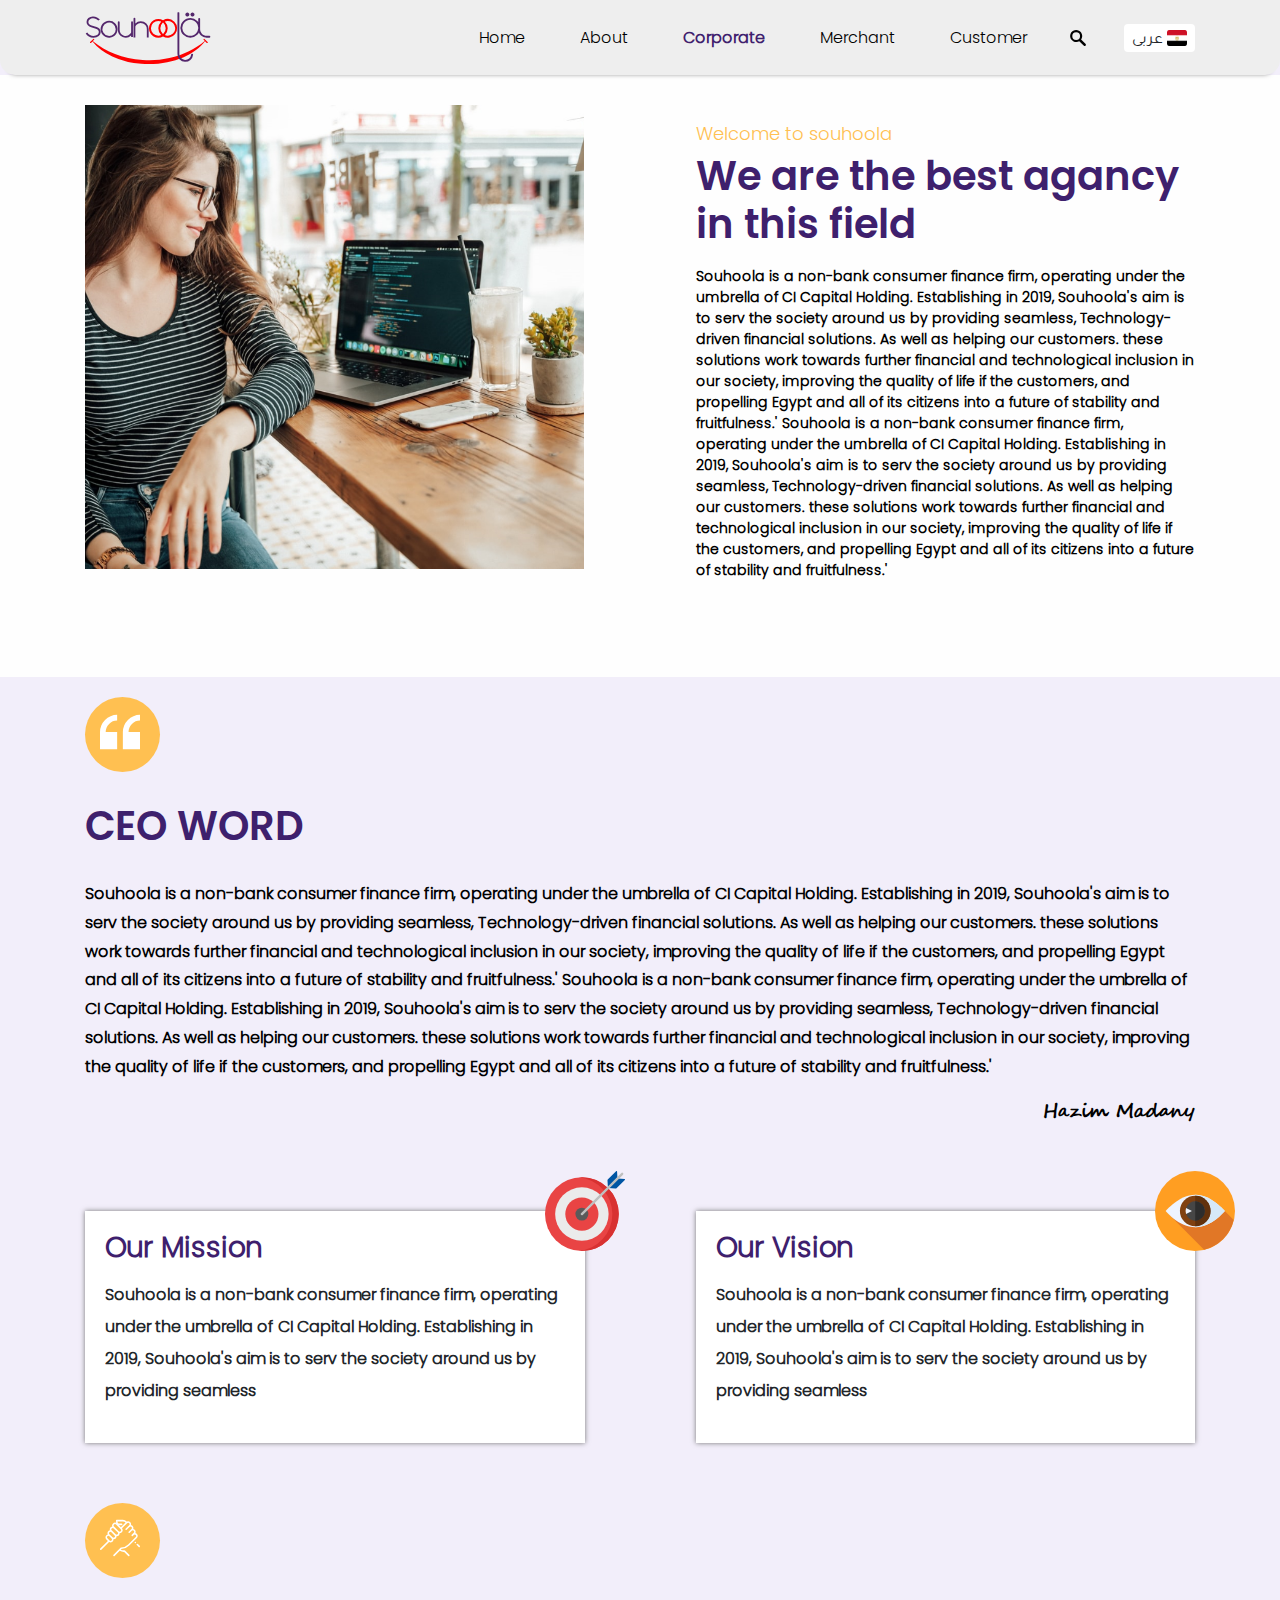
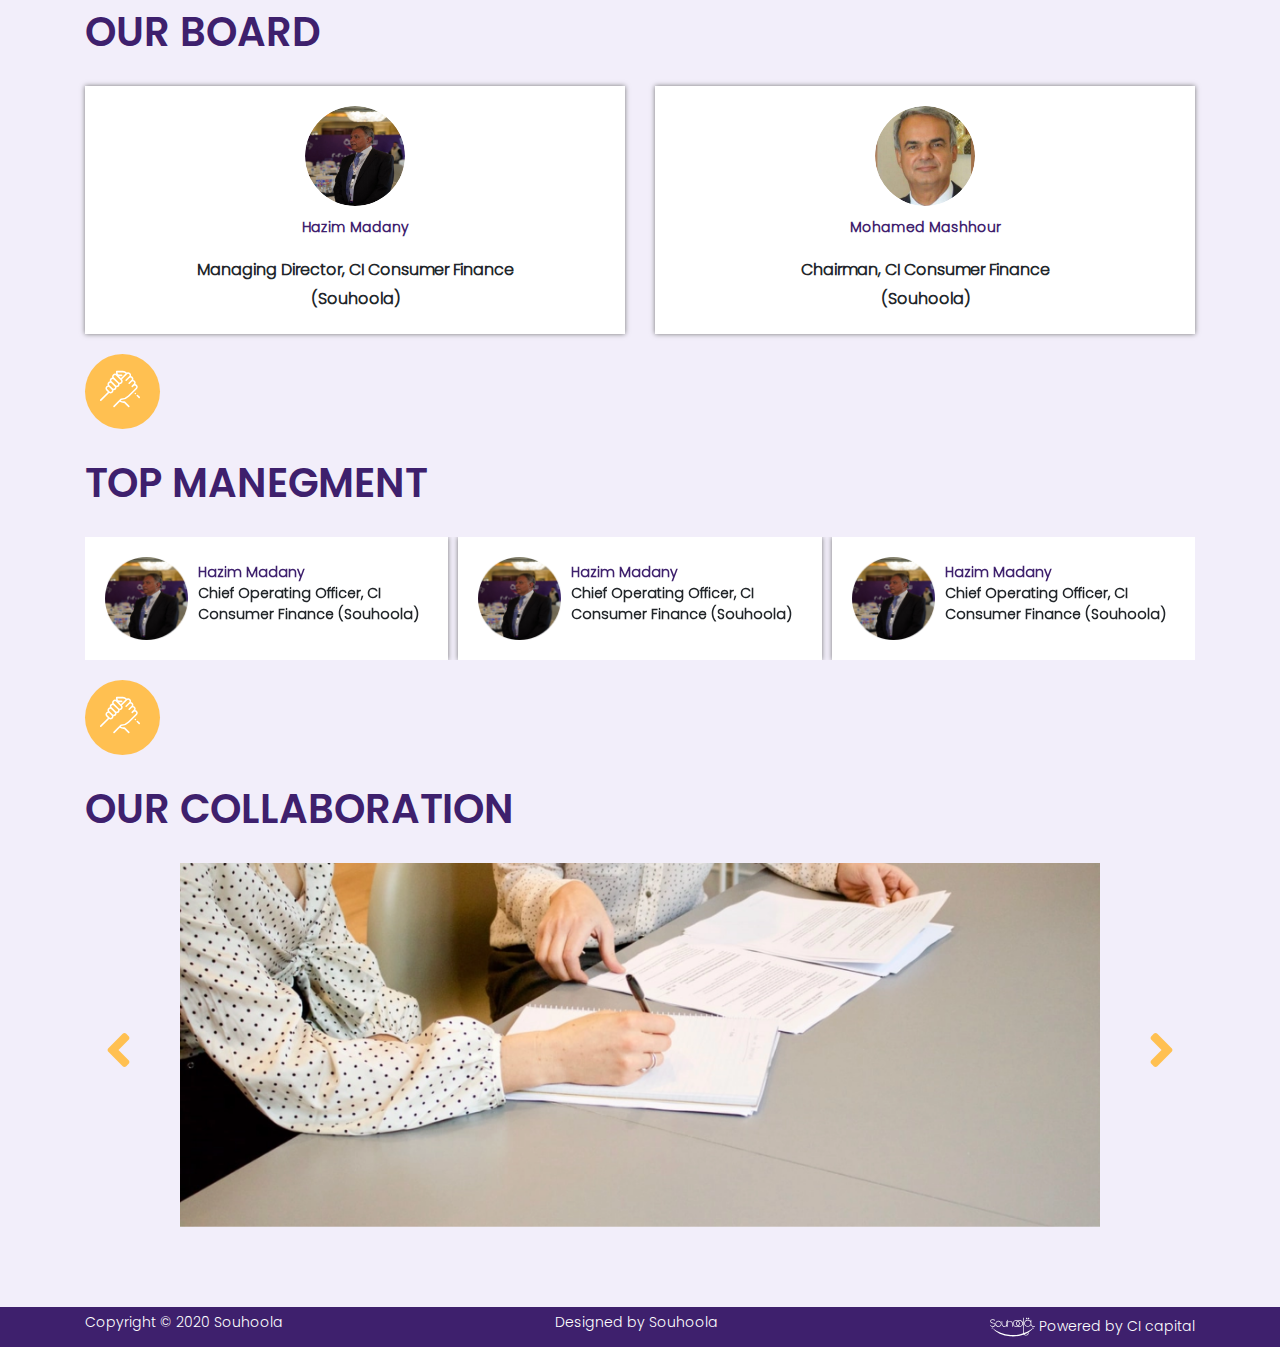
==== corprate.html @ a3ffac75 "upload" ====
<!DOCTYPE html>
<html lang="en">

<head>
    <meta charset="UTF-8">
    <meta name="viewport" content="width=device-width, initial-scale=1.0">
    <meta http-equiv="X-UA-Compatible" content="ie=edge">

    <link rel="stylesheet" href="https://stackpath.bootstrapcdn.com/bootstrap/4.3.1/css/bootstrap.min.css"
        integrity="sha384-ggOyR0iXCbMQv3Xipma34MD+dH/1fQ784/j6cY/iJTQUOhcWr7x9JvoRxT2MZw1T" crossorigin="anonymous">
    <link rel="stylesheet" href="css/swiper.min.css">
    <link rel="stylesheet" href="css/style-en.css">
    <title></title>
</head>

<body>

    <!-- header -->
    <header>

        <!-- navbar -->
        <nav class="navbar navbar-expand-lg navbar--cutom navbar--sec">
            <div class="container">
                <a class="navbar-brand" href="index.html">
                    <svg xmlns="http://www.w3.org/2000/svg" viewBox="0 0 201.879 84.244">
                        <g id="Group_641" data-name="Group 641" transform="translate(-39.164 -311.552)">
                            <path id="Path_822" data-name="Path 822"
                                d="M49.232,377.789l5.043-5.043a.954.954,0,0,1,1.35,1.35l-2.083,2.082.268.215c21.033,17.284,47.577,27.84,80.568,30.355a148.6,148.6,0,0,0,43.17-3.106c23.313-5.091,41.958-14.7,57.23-27.544.053-.045.11-.088.164-.132l-1.87-1.87a.954.954,0,0,1,1.349-1.35l5.043,5.043a.954.954,0,1,1-1.349,1.35l-2.844-2.844c-16.459,22.209-55.139,40.17-103.3,36.6A133.307,133.307,0,0,1,85.1,401q-20.423-9.536-32.116-24.264l-2.4,2.4a.954.954,0,1,1-1.349-1.35Z"
                                transform="translate(-2.821 -17.555)" fill="red" />
                            <g id="Group_607" data-name="Group 607" transform="translate(39.164 311.552)">
                                <g id="Group_605" data-name="Group 605" transform="translate(102.454 11.23)">
                                    <g id="Group_604" data-name="Group 604">
                                        <g id="Group_603" data-name="Group 603">
                                            <path id="Path_823" data-name="Path 823"
                                                d="M224.261,331.781a15.308,15.308,0,0,0-18.356-2.455,15.206,15.206,0,1,0,0,26.416,15.225,15.225,0,0,0,18.356-23.961Zm-25.959,22.7a11.948,11.948,0,1,1,0-23.9,11.841,11.841,0,0,1,4.725.935c-.091.087-.183.17-.272.26a15.209,15.209,0,0,0,0,21.505c.089.09.181.174.272.261A11.84,11.84,0,0,1,198.3,354.482Zm8.451-20.4a11.957,11.957,0,0,1,0,16.9c-.275.276-.559.534-.848.777-.289-.243-.572-.5-.848-.777a11.957,11.957,0,0,1,0-16.9q.414-.413.848-.777Q206.339,333.671,206.754,334.084Zm15.205,16.9a11.512,11.512,0,0,1-8.45,3.5,11.84,11.84,0,0,1-4.725-.935c.091-.087.183-.171.273-.261a15.21,15.21,0,0,0,0-21.505c-.09-.09-.182-.173-.273-.26a11.841,11.841,0,0,1,4.725-.935,11.95,11.95,0,0,1,8.45,20.4Z"
                                                transform="translate(-183.097 -327.328)" fill="red" />
                                        </g>
                                    </g>
                                </g>
                                <g id="Group_606" data-name="Group 606">
                                    <path id="Path_824" data-name="Path 824"
                                        d="M302.728,354.573a1.493,1.493,0,0,0-1.067-.425h-4.443a10.282,10.282,0,0,1-4.114-.828,10.59,10.59,0,0,1-3.346-2.273,10.9,10.9,0,0,1-2.261-3.363,10.218,10.218,0,0,1-.828-4.086V326.826a1.453,1.453,0,0,0-.448-1.091,1.555,1.555,0,0,0-2.135,0,1.454,1.454,0,0,0-.448,1.091v5.045a18,18,0,0,0-1.62-1.91,16.022,16.022,0,0,0-17.4-3.48,15.547,15.547,0,0,0-5.162,3.48,16,16,0,0,0-3.465,5.146,15.941,15.941,0,0,0,0,12.216,16.344,16.344,0,0,0,3.465,5.176,15.836,15.836,0,0,0,11.253,4.652,15.968,15.968,0,0,0,11.314-4.654,16.492,16.492,0,0,0,2.708-3.612,12.583,12.583,0,0,0,1.034,1.988,13.688,13.688,0,0,0,1.851,2.3,13.445,13.445,0,0,0,9.606,3.976h4.443a1.515,1.515,0,0,0,1.515-1.516A1.414,1.414,0,0,0,302.728,354.573Zm-32.023-.454a12.465,12.465,0,0,1-5.012-1.019,13.365,13.365,0,0,1-4.1-2.761,13,13,0,0,1-2.774-4.1,12.905,12.905,0,0,1,0-10.054,13.022,13.022,0,0,1,2.774-4.1,13.365,13.365,0,0,1,4.1-2.761,12.874,12.874,0,0,1,10.038,0,13.331,13.331,0,0,1,4.113,2.761,13.072,13.072,0,0,1,2.774,4.082,12.948,12.948,0,0,1,0,10.068,13.021,13.021,0,0,1-2.774,4.1,13.3,13.3,0,0,1-4.113,2.76A12.571,12.571,0,0,1,270.7,354.119Z"
                                        transform="translate(-101.298 -315.508)" fill="#54276c" />
                                    <path id="Path_825" data-name="Path 825"
                                        d="M266.91,318.174a3.43,3.43,0,0,0,1.03.706,3.155,3.155,0,0,0,2.531,0,3.4,3.4,0,0,0,1.736-1.736,3.155,3.155,0,0,0,0-2.53,3.409,3.409,0,0,0-1.736-1.737,3.155,3.155,0,0,0-2.531,0,3.41,3.41,0,0,0-1.736,1.737,3.155,3.155,0,0,0,0,2.53A3.435,3.435,0,0,0,266.91,318.174Z"
                                        transform="translate(-104.517 -311.857)" fill="#54276c" />
                                    <path id="Path_826" data-name="Path 826"
                                        d="M278.621,318.174a3.43,3.43,0,0,0,1.03.706,3.155,3.155,0,0,0,2.531,0,3.405,3.405,0,0,0,1.736-1.736,3.155,3.155,0,0,0,0-2.53,3.41,3.41,0,0,0-1.736-1.737,3.155,3.155,0,0,0-2.531,0,3.419,3.419,0,0,0-1.03.707,3.252,3.252,0,0,0,0,4.591Z"
                                        transform="translate(-107.9 -311.857)" fill="#54276c" />
                                    <path id="Path_827" data-name="Path 827"
                                        d="M56.846,338.756,48.77,336.52a9.147,9.147,0,0,1-3.783-2.293,5.074,5.074,0,0,1-1.51-3.666,5.128,5.128,0,0,1,2.078-4.038,8.44,8.44,0,0,1,5.568-1.725,11.472,11.472,0,0,1,4.823,1.039,10.6,10.6,0,0,1,3.568,2.49l2.666-1.686a14.653,14.653,0,0,0-4.587-3.391,14.449,14.449,0,0,0-6.469-1.392,11.168,11.168,0,0,0-7.685,2.568,7.888,7.888,0,0,0-2.9,6.1,7.72,7.72,0,0,0,2.117,5.45,12.425,12.425,0,0,0,5.411,3.333l7.567,2.156a6.682,6.682,0,0,1,3.548,2.1,5.278,5.278,0,0,1,1.274,3.509,5.555,5.555,0,0,1-2.176,4.274q-2.176,1.881-6.489,1.881a12.136,12.136,0,0,1-5.626-1.451,11.149,11.149,0,0,1-4.45-4.116l-2.549,1.607a14.223,14.223,0,0,0,5.077,4.96,14.669,14.669,0,0,0,7.626,1.941q5.372,0,8.469-2.666a8.345,8.345,0,0,0,1.254-11.723A9.735,9.735,0,0,0,56.846,338.756Z"
                                        transform="translate(-39.164 -314.522)" fill="#54276c" />
                                    <path id="Path_828" data-name="Path 828"
                                        d="M86.789,331.5a13.721,13.721,0,1,0,9.7,4.019A13.222,13.222,0,0,0,86.789,331.5Zm7.626,21.348a10.79,10.79,0,1,1,3.156-7.626A10.388,10.388,0,0,1,94.416,352.844Z"
                                        transform="translate(-48.934 -317.299)" fill="#54276c" />
                                    <path id="Path_829" data-name="Path 829"
                                        d="M135.337,332.873h0a1.471,1.471,0,0,0-1.471,1.471v16.6a9.93,9.93,0,0,1-1.882,2.588,9.8,9.8,0,0,1-16.741-6.94V334.344a1.47,1.47,0,1,0-2.941,0V346.6a12.756,12.756,0,0,0,21.564,9.214v2.548h2.941V334.344A1.47,1.47,0,0,0,135.337,332.873Z"
                                        transform="translate(-60.241 -317.696)" fill="#54276c" />
                                    <path id="Path_830" data-name="Path 830"
                                        d="M159.8,330.28a12.308,12.308,0,0,0-8.822,3.529v-7.94a1.47,1.47,0,1,0-2.94,0v30.876h2.94V338.67a9.947,9.947,0,0,1,1.882-2.587,9.8,9.8,0,0,1,16.742,6.94v13.722h2.941V343.022A12.717,12.717,0,0,0,159.8,330.28Z"
                                        transform="translate(-70.538 -315.254)" fill="#54276c" />
                                    <path id="Path_831" data-name="Path 831"
                                        d="M249.537,311.552a1.524,1.524,0,0,1,1.524,1.524V379.6a9.608,9.608,0,0,0,19.166.962,1.542,1.542,0,0,1,2.679-.91,1.572,1.572,0,0,1,.4,1.206,12.675,12.675,0,0,1-25.288-1.258V313.076a1.524,1.524,0,0,1,1.523-1.524Z"
                                        transform="translate(-99.351 -311.552)" fill="#54276c" />
                                </g>
                            </g>
                        </g>
                    </svg>

                </a>
                <button class="navbar-toggler" type="button" data-toggle="collapse"
                    data-target="#navbarSupportedContent" aria-controls="navbarSupportedContent" aria-expanded="false"
                    aria-label="Toggle navigation">
                    <span class="navbar-toggler-icon"></span>
                </button>

                <div class="collapse navbar-collapse" id="navbarSupportedContent">
                    <ul class="navbar-nav ">
                        <li class="nav-item">
                            <a class="nav-link" href="index.html">Home <span class="sr-only">(current)</span></a>
                        </li>
                        <li class="nav-item ">
                            <a class="nav-link" href="#">About</a>
                        </li>
                        <li class="nav-item  active">
                            <a class="nav-link" href="corprate.html">Corporate</a>
                        </li>
                        <li class="nav-item">
                            <a class="nav-link" href="#">Merchant</a>
                        </li>
                        <li class="nav-item">
                            <a class="nav-link" href="#">Customer</a>
                        </li>
                    </ul>
                    <form class="form-inline search-form">
                        <!-- <input class="form-control mr-sm-2" type="search" placeholder="Search" aria-label="Search"> -->
                        <button class="btn btn-search">
                            <svg xmlns="http://www.w3.org/2000/svg" width="21.783" height="22.219"
                                viewBox="0 0 21.783 22.219">
                                <path
                                    d="M15.285,13.185a8.354,8.354,0,1,0-2.57,2.366l6.161,6.124a1.749,1.749,0,0,0,2.536-2.409c-.021-.022-.041-.043-.064-.064Zm-6.825.571a5.388,5.388,0,1,1,5.386-5.4,5.39,5.39,0,0,1-5.386,5.4Zm0,0"
                                    transform="translate(-0.109 0)" />
                            </svg>
                        </button>

                        <button class="btn btn-lang" type="submit">عربى <img src="imges/Flag_of_Egypt.png"
                                alt="egy-falg"></button>
                    </form>
                </div>
            </div>
        </nav>
        <!-- // navbar -->
    </header>
    <!--// header -->
    <!-- corporate -->
    <div class="corporate">
        <!-- welcome -->
        <section class="welcome">
            <div class="container">

                <div class="welcome__row ">
                    <div class="welcome__col ">
                        <img class="img-fluid" src="imges/welcome.png" alt="welcome_img">
                    </div>
                    <div class="welcome__col">
                        <p class="w__souhoola">Welcome to souhoola</p>
                        <h2 class="h1">We are the best agancy in this field</h2>
                        <p class="w__brief"> Souhoola is a non-bank consumer finance firm, operating under the umbrella
                            of CI Capital
                            Holding. Establishing in 2019, Souhoola's aim is to serv the society around us by providing
                            seamless, Technology-driven financial solutions. As well as helping our customers. these
                            solutions work towards further financial and technological inclusion in our society,
                            improving the quality of life if the customers, and propelling Egypt and all of its citizens
                            into a future of stability and fruitfulness.' Souhoola is a non-bank consumer finance firm,
                            operating under the umbrella of CI Capital Holding. Establishing in 2019, Souhoola's aim is
                            to serv the society around us by providing seamless, Technology-driven financial solutions.
                            As well as helping our customers. these solutions work towards further financial and
                            technological inclusion in our society, improving the quality of life if the customers, and
                            propelling Egypt and all of its citizens into a future of stability and fruitfulness.'</p>
                    </div>

                </div>



            </div>

        </section>
        <!-- // welcome -->
        <!-- ceo word -->
        <section class="seo-word">
            <div class="container">
                <div class="section-head">
                    <div class="circle">
                        <svg xmlns="http://www.w3.org/2000/svg" width="59.538" height="51.033"
                            viewBox="0 0 59.538 51.033">
                            <defs>
                                <style>
                                    .a {
                                        fill: #fff;
                                    }
                                </style>
                            </defs>
                            <g transform="translate(0 -29.235)">
                                <path class="a"
                                    d="M0,54.751V80.268H25.516V54.751H8.506A17.03,17.03,0,0,1,25.516,37.741V29.235A25.544,25.544,0,0,0,0,54.751Z"
                                    transform="translate(0 0)" />
                                <path class="a"
                                    d="M259.4,37.741V29.235a25.544,25.544,0,0,0-25.516,25.516V80.268H259.4V54.751H242.388A17.03,17.03,0,0,1,259.4,37.741Z"
                                    transform="translate(-199.86)" />
                            </g>
                        </svg>
                    </div>
                    <h2 class="h1 section__title mb-0"> CEO WORD </h2>
                </div>
                <p class="ceo__text">
                    Souhoola is a non-bank consumer finance firm, operating under the umbrella of CI Capital Holding.
                    Establishing in 2019, Souhoola's aim is to serv the society around us by providing seamless,
                    Technology-driven financial solutions. As well as helping our customers. these solutions work
                    towards further financial and technological inclusion in our society, improving the quality of life
                    if the customers, and propelling Egypt and all of its citizens into a future of stability and
                    fruitfulness.' Souhoola is a non-bank consumer finance firm, operating under the umbrella of CI
                    Capital Holding. Establishing in 2019, Souhoola's aim is to serv the society around us by providing
                    seamless, Technology-driven financial solutions. As well as helping our customers. these solutions
                    work towards further financial and technological inclusion in our society, improving the quality of
                    life if the customers, and propelling Egypt and all of its citizens into a future of stability and
                    fruitfulness.'
                </p>
                <p class="ceo__signature">
                    Hazim Madany
                </p>
                <div class="ceo__m-v">
                    <div class="m-v__box">
                        <h3>Our Mission</h3>
                        <p>Souhoola is a non-bank consumer finance firm, operating under the umbrella of CI Capital
                            Holding. Establishing in 2019, Souhoola's aim is to serv the society around us by providing
                            seamless</p>
                        <div class="m-v__icon">
                            <svg xmlns="http://www.w3.org/2000/svg" width="132.41" height="132.41"
                                viewBox="0 0 132.41 132.41">
                                <g id="mission" transform="translate(0 0)">
                                    <circle id="Ellipse_239" data-name="Ellipse 239" cx="61.047" cy="61.047" r="61.047"
                                        transform="translate(0 10.316)" fill="#e94444" />
                                    <circle id="Ellipse_240" data-name="Ellipse 240" cx="44.267" cy="44.267" r="44.267"
                                        transform="translate(16.781 27.096)" fill="#ebebeb" />
                                    <circle id="Ellipse_241" data-name="Ellipse 241" cx="27.486" cy="27.486" r="27.486"
                                        transform="translate(33.562 43.877)" fill="#e94444" />
                                    <circle id="Ellipse_242" data-name="Ellipse 242" cx="10.705" cy="10.705" r="10.705"
                                        transform="translate(50.343 60.658)" fill="#5a5a5a" />
                                    <path id="Path_842" data-name="Path 842"
                                        d="M220.907,39.887c-1.781,0-3.542.081-5.285.23a61.046,61.046,0,0,1,0,121.635c1.742.149,3.5.23,5.285.23a61.047,61.047,0,0,0,0-122.095Z"
                                        transform="translate(-159.859 -29.571)" fill="#d83131" />
                                    <g id="Group_619" data-name="Group 619" transform="translate(59.05 0)">
                                        <path id="Path_843" data-name="Path 843"
                                            d="M414.119.279,400.727,13.671a2.835,2.835,0,0,0-.825,2.183l.776,12.357,15.778-15.778L415.731.888a.945.945,0,0,0-1.612-.609Z"
                                            transform="translate(-355.527 0)" fill="#0055a3" />
                                        <path id="Path_844" data-name="Path 844"
                                            d="M430.849,50.409,417.457,63.8a2.835,2.835,0,0,1-2.183.825l-12.357-.776L418.7,48.072l11.545.725a.945.945,0,0,1,.609,1.612Z"
                                            transform="translate(-357.767 -35.64)" fill="#0055a3" />
                                        <g id="Group_618" data-name="Group 618" transform="translate(0 2.654)">
                                            <path id="Path_845" data-name="Path 845"
                                                d="M230.33,80.97a2,2,0,0,1-1.413-3.41l66.711-66.711a2,2,0,0,1,2.825,2.825L231.742,80.385A1.992,1.992,0,0,1,230.33,80.97Z"
                                                transform="translate(-228.332 -10.264)" fill="#bfbfbf" />
                                        </g>
                                    </g>
                                </g>
                            </svg>

                        </div>
                    </div>
                    <div class="m-v__box">
                        <h3>Our Vision</h3>
                        <p>
                            Souhoola is a non-bank consumer finance firm, operating under the umbrella of CI Capital
                            Holding. Establishing in 2019, Souhoola's aim is to serv the society around us by providing
                            seamless
                        </p>
                        <div class="m-v__icon">
                            <svg xmlns="http://www.w3.org/2000/svg" width="134" height="134" viewBox="0 0 134 134">
                                <g id="vision" transform="translate(0.59 0.59)">
                                    <g id="Group_621" data-name="Group 621" transform="translate(-0.425 -0.425)">
                                        <g id="Group_620" data-name="Group 620">
                                            <circle id="Ellipse_243" data-name="Ellipse 243" cx="67" cy="67" r="67"
                                                transform="translate(-0.165 -0.165)" fill="#ff9e22" />
                                        </g>
                                    </g>
                                    <path id="Path_846" data-name="Path 846"
                                        d="M87.279,261.621l59.13,59.13a66.615,66.615,0,0,0,49.54-49.789L180.987,256Z"
                                        transform="translate(-64.71 -189.59)" fill="#e17726" />
                                    <path id="Path_847" data-name="Path 847"
                                        d="M166.078,178.22s-22.149,27.305-49.471,27.305S67.137,178.22,67.137,178.22s22.149-27.305,49.471-27.305S166.078,178.22,166.078,178.22Z"
                                        transform="translate(-49.801 -111.81)" fill="#eef4ff" />
                                    <path id="Path_848" data-name="Path 848"
                                        d="M306.995,178.22s-22.149,27.305-49.471,27.305V150.915C284.846,150.915,306.995,178.22,306.995,178.22Z"
                                        transform="translate(-190.718 -111.81)" fill="#d6e9f8" />
                                    <g id="Group_623" data-name="Group 623" transform="translate(41.142 40.744)">
                                        <g id="Group_622" data-name="Group 622">
                                            <circle id="Ellipse_244" data-name="Ellipse 244" cx="25.664" cy="25.664"
                                                r="25.664" transform="translate(0 0)" fill="#804111" />
                                            <path id="Path_849" data-name="Path 849"
                                                d="M283.189,182.887a25.664,25.664,0,0,1-25.664,25.664V157.223A25.664,25.664,0,0,1,283.189,182.887Z"
                                                transform="translate(-231.861 -157.223)" fill="#62320d" />
                                            <path id="Path_850" data-name="Path 850"
                                                d="M229.817,210.024a16.14,16.14,0,0,1-31.487,4.994l-.043-9.855a16.14,16.14,0,0,1,31.53,4.86Z"
                                                transform="translate(-188.015 -184.36)" fill="#464646" />
                                            <path id="Path_851" data-name="Path 851"
                                                d="M196.166,237.287a16.175,16.175,0,0,0,.045,9.854l9.832-4.916Z"
                                                transform="translate(-185.893 -216.483)" fill="#eef4ff" />
                                            <path id="Path_852" data-name="Path 852"
                                                d="M273.662,210.024a16.138,16.138,0,0,0-16.137-16.137v32.275A16.138,16.138,0,0,0,273.662,210.024Z"
                                                transform="translate(-231.861 -184.36)" fill="#2d2d2d" />
                                        </g>
                                    </g>
                                </g>
                            </svg>

                        </div>
                    </div>


                </div>

            </div>
        </section>
        <!--// ceo word -->
        <!-- our boarrd -->
        <section class="our-board">
            <div class="container">
                <div class="section-head">
                    <div class="circle">
                        <svg xmlns="http://www.w3.org/2000/svg" width="86.468" height="78.544" viewBox="0 0 86.468 78.544">
                            <g id="team" transform="translate(0.001 -23.462)">
                              <g id="Group_625" data-name="Group 625" transform="translate(78.967 75.02)">
                                <g id="Group_624" data-name="Group 624">
                                  <path id="Path_853" data-name="Path 853" d="M474.588,333.33l-4.122-4.089a1.689,1.689,0,0,0-2.379,2.4l4.122,4.089a1.689,1.689,0,0,0,2.379-2.4Z" transform="translate(-467.587 -328.751)" fill="#fff"/>
                                </g>
                              </g>
                              <g id="Group_627" data-name="Group 627" transform="translate(74.76 70.832)">
                                <g id="Group_626" data-name="Group 626">
                                  <path id="Path_854" data-name="Path 854" d="M445.561,304.446a1.689,1.689,0,0,0-2.389,0l0,0a1.689,1.689,0,1,0,2.392,0Z" transform="translate(-442.675 -303.952)" fill="#fff"/>
                                </g>
                              </g>
                              <g id="Group_629" data-name="Group 629" transform="translate(0 23.462)">
                                <g id="Group_628" data-name="Group 628" transform="translate(0 0)">
                                  <path id="Path_855" data-name="Path 855" d="M63.245,79.115,79.631,62.729a6.361,6.361,0,0,0-3.07-10.7,6.367,6.367,0,0,0-4.692-8.955,6.355,6.355,0,0,0-4.958-8.262,6.368,6.368,0,0,0-9.085-7.593l-.163-.175a11.272,11.272,0,0,0-8.225-3.581H36.174a1.689,1.689,0,0,0-1.689,1.689v2.215a7.674,7.674,0,0,0,.437,2.561,6.366,6.366,0,0,0-8.484,7.879,6.365,6.365,0,0,0-4.965,8.263,6.365,6.365,0,0,0-4.688,8.951,6.366,6.366,0,0,0-3.071,10.7l3.37,3.37L.494,85.683a1.689,1.689,0,1,0,2.389,2.389l16.75-16.75a6.362,6.362,0,0,0,9.5-5.792c.086,0,.171.006.257.006a6.36,6.36,0,0,0,6.365-6.362c0-.086,0-.171-.006-.257.085,0,.169.006.254.006a6.36,6.36,0,0,0,6.365-6.362c0-.086,0-.171-.006-.257.085,0,.169.006.254.006a6.362,6.362,0,0,0,4.923-10.4L58.754,30.7a2.987,2.987,0,1,1,4.224,4.224l-1.653,1.653-6,6a1.689,1.689,0,1,0,2.389,2.389l6-6a2.987,2.987,0,1,1,4.224,4.224l-1.653,1.653L61.939,49.19a1.689,1.689,0,1,0,2.389,2.389l4.345-4.345A2.987,2.987,0,1,1,72.9,51.458l-2.269,2.269L68.552,55.8a1.689,1.689,0,1,0,2.389,2.389l2.077-2.077a2.987,2.987,0,0,1,4.223,4.226L60.854,76.727a22.883,22.883,0,0,1-15.4,6.708,1.689,1.689,0,0,0-1.135.5L29.183,99.125a1.689,1.689,0,1,0,2.393,2.384L42.71,90.334a15.7,15.7,0,0,0,9.536,2.453L60.96,101.5a1.689,1.689,0,0,0,2.389-2.389l-9.265-9.266a1.69,1.69,0,0,0-1.332-.489l-.536.044a12.33,12.33,0,0,1-7.049-1.534l1.086-1.089A26.246,26.246,0,0,0,63.245,79.115ZM24.891,67.9a2.987,2.987,0,0,1-4.224,0L16.1,63.336a2.987,2.987,0,1,1,4.224-4.224l4.564,4.564A2.991,2.991,0,0,1,24.891,67.9ZM31.5,61.287a2.991,2.991,0,0,1-4.224,0l-4.564-4.564-2.269-2.269a2.987,2.987,0,1,1,4.224-4.224L31.5,57.062h0a2.987,2.987,0,0,1,0,4.224Zm6.613-6.613a2.991,2.991,0,0,1-4.224,0l-8.487-8.487a2.987,2.987,0,0,1,4.223-4.225L33.5,45.829l4.62,4.62h0a2.988,2.988,0,0,1,0,4.224ZM44.73,48.06a2.99,2.99,0,0,1-4.224,0l-8.487-8.487,0,0-1.65-1.65A2.987,2.987,0,0,1,34.59,33.7l10.14,10.14a2.988,2.988,0,0,1,0,4.225Zm.444-8.558-4.64-4.64a7.729,7.729,0,0,0,1.618.172h.037l4.635-.022a1.689,1.689,0,0,0-.008-3.378H46.81l-4.635.022h-.021a4.29,4.29,0,0,1-4.29-4.291V26.84H49.438a7.883,7.883,0,0,1,5.752,2.5l.069.074Z" transform="translate(0 -23.462)" fill="#fff"/>
                                </g>
                              </g>
                            </g>
                          </svg>
                    </div>
                    <h2 class="h1 section__title mb-0"> OUR BOARD </h2>
                </div>

                <div class="row">
                    <div class="col-md-6">
                        <div class="our__box">
                            <div>
                                <img src="imges/Hazim.png" alt="">
                            </div>
                            <p class="name">Hazim Madany</p>
                            <p class="job-title">Managing Director, CI Consumer Finance </p>
                            <p class="company">(Souhoola)</p>
                        </div>
                    </div>
                    <div class="col-md-6">
                        <div class="our__box">

                            <img src="imges/Mashhour.png" alt="">

                            <p class="name">Mohamed Mashhour</p>
                            <p class="job-title">Chairman, CI Consumer Finance </p>
                            <p class="company"> (Souhoola)</p>
                        </div>
                    </div>
                </div>

            </div>
        </section>
        <!--//our board -->
        <!-- top mangement -->
        <section class="top-manegment">
            <div class="container">
                <div class="section-head">
                    <div class="circle">
                        <svg xmlns="http://www.w3.org/2000/svg" width="86.468" height="78.544"
                            viewBox="0 0 86.468 78.544">
                            <g id="team" transform="translate(0.001 -23.462)">
                                <g id="Group_625" data-name="Group 625" transform="translate(78.967 75.02)">
                                    <g id="Group_624" data-name="Group 624">
                                        <path id="Path_853" data-name="Path 853"
                                            d="M474.588,333.33l-4.122-4.089a1.689,1.689,0,0,0-2.379,2.4l4.122,4.089a1.689,1.689,0,0,0,2.379-2.4Z"
                                            transform="translate(-467.587 -328.751)" fill="#fff" />
                                    </g>
                                </g>
                                <g id="Group_627" data-name="Group 627" transform="translate(74.76 70.832)">
                                    <g id="Group_626" data-name="Group 626">
                                        <path id="Path_854" data-name="Path 854"
                                            d="M445.561,304.446a1.689,1.689,0,0,0-2.389,0l0,0a1.689,1.689,0,1,0,2.392,0Z"
                                            transform="translate(-442.675 -303.952)" fill="#fff" />
                                    </g>
                                </g>
                                <g id="Group_629" data-name="Group 629" transform="translate(0 23.462)">
                                    <g id="Group_628" data-name="Group 628" transform="translate(0 0)">
                                        <path id="Path_855" data-name="Path 855"
                                            d="M63.245,79.115,79.631,62.729a6.361,6.361,0,0,0-3.07-10.7,6.367,6.367,0,0,0-4.692-8.955,6.355,6.355,0,0,0-4.958-8.262,6.368,6.368,0,0,0-9.085-7.593l-.163-.175a11.272,11.272,0,0,0-8.225-3.581H36.174a1.689,1.689,0,0,0-1.689,1.689v2.215a7.674,7.674,0,0,0,.437,2.561,6.366,6.366,0,0,0-8.484,7.879,6.365,6.365,0,0,0-4.965,8.263,6.365,6.365,0,0,0-4.688,8.951,6.366,6.366,0,0,0-3.071,10.7l3.37,3.37L.494,85.683a1.689,1.689,0,1,0,2.389,2.389l16.75-16.75a6.362,6.362,0,0,0,9.5-5.792c.086,0,.171.006.257.006a6.36,6.36,0,0,0,6.365-6.362c0-.086,0-.171-.006-.257.085,0,.169.006.254.006a6.36,6.36,0,0,0,6.365-6.362c0-.086,0-.171-.006-.257.085,0,.169.006.254.006a6.362,6.362,0,0,0,4.923-10.4L58.754,30.7a2.987,2.987,0,1,1,4.224,4.224l-1.653,1.653-6,6a1.689,1.689,0,1,0,2.389,2.389l6-6a2.987,2.987,0,1,1,4.224,4.224l-1.653,1.653L61.939,49.19a1.689,1.689,0,1,0,2.389,2.389l4.345-4.345A2.987,2.987,0,1,1,72.9,51.458l-2.269,2.269L68.552,55.8a1.689,1.689,0,1,0,2.389,2.389l2.077-2.077a2.987,2.987,0,0,1,4.223,4.226L60.854,76.727a22.883,22.883,0,0,1-15.4,6.708,1.689,1.689,0,0,0-1.135.5L29.183,99.125a1.689,1.689,0,1,0,2.393,2.384L42.71,90.334a15.7,15.7,0,0,0,9.536,2.453L60.96,101.5a1.689,1.689,0,0,0,2.389-2.389l-9.265-9.266a1.69,1.69,0,0,0-1.332-.489l-.536.044a12.33,12.33,0,0,1-7.049-1.534l1.086-1.089A26.246,26.246,0,0,0,63.245,79.115ZM24.891,67.9a2.987,2.987,0,0,1-4.224,0L16.1,63.336a2.987,2.987,0,1,1,4.224-4.224l4.564,4.564A2.991,2.991,0,0,1,24.891,67.9ZM31.5,61.287a2.991,2.991,0,0,1-4.224,0l-4.564-4.564-2.269-2.269a2.987,2.987,0,1,1,4.224-4.224L31.5,57.062h0a2.987,2.987,0,0,1,0,4.224Zm6.613-6.613a2.991,2.991,0,0,1-4.224,0l-8.487-8.487a2.987,2.987,0,0,1,4.223-4.225L33.5,45.829l4.62,4.62h0a2.988,2.988,0,0,1,0,4.224ZM44.73,48.06a2.99,2.99,0,0,1-4.224,0l-8.487-8.487,0,0-1.65-1.65A2.987,2.987,0,0,1,34.59,33.7l10.14,10.14a2.988,2.988,0,0,1,0,4.225Zm.444-8.558-4.64-4.64a7.729,7.729,0,0,0,1.618.172h.037l4.635-.022a1.689,1.689,0,0,0-.008-3.378H46.81l-4.635.022h-.021a4.29,4.29,0,0,1-4.29-4.291V26.84H49.438a7.883,7.883,0,0,1,5.752,2.5l.069.074Z"
                                            transform="translate(0 -23.462)" fill="#fff" />
                                    </g>
                                </g>
                            </g>
                        </svg>
                    </div>
                    <h2 class="h1 section__title mb-0"> TOP MANEGMENT </h2>
                </div>
                <!-- Swiper -->
                <div class="swiper-container swiper-container--management">
                    <div class="swiper-wrapper">
                        <div class="swiper-slide">
                            <div class="top__box">
                                <div class="img-contain">
                                    <img src="imges/Hazim.png" alt="">
                                </div>
                                <div class="emp-desc">
                                    <p class="name">Hazim Madany</p>
                                    <p class="job-title">Chief Operating Officer, CI Consumer Finance (Souhoola) </p>
                                </div>
                            </div>




                        </div>
                        <div class="swiper-slide">
                            <div class="top__box">
                                <div class="img-contain">
                                    <img src="imges/Hazim.png" alt="">
                                </div>
                                <div class="emp-desc">
                                    <p class="name">Hazim Madany</p>
                                    <p class="job-title">Chief Operating Officer, CI Consumer Finance (Souhoola) </p>
                                </div>
                            </div>




                        </div>
                        <div class="swiper-slide">
                            <div class="top__box">
                                <div class="img-contain">
                                    <img src="imges/Hazim.png" alt="">
                                </div>
                                <div class="emp-desc">
                                    <p class="name">Hazim Madany</p>
                                    <p class="job-title">Chief Operating Officer, CI Consumer Finance (Souhoola) </p>
                                </div>
                            </div>




                        </div>

                    </div>

                </div>

            </div>
        </section>
        <!--// top mangement-->
        <!-- our collaboration -->
        <section class="our-coll">
            <div class="container">
                <div class="section-head">
                    <div class="circle">
                        <svg xmlns="http://www.w3.org/2000/svg" width="86.468" height="78.544"
                            viewBox="0 0 86.468 78.544">
                            <g id="team" transform="translate(0.001 -23.462)">
                                <g id="Group_625" data-name="Group 625" transform="translate(78.967 75.02)">
                                    <g id="Group_624" data-name="Group 624">
                                        <path id="Path_853" data-name="Path 853"
                                            d="M474.588,333.33l-4.122-4.089a1.689,1.689,0,0,0-2.379,2.4l4.122,4.089a1.689,1.689,0,0,0,2.379-2.4Z"
                                            transform="translate(-467.587 -328.751)" fill="#fff" />
                                    </g>
                                </g>
                                <g id="Group_627" data-name="Group 627" transform="translate(74.76 70.832)">
                                    <g id="Group_626" data-name="Group 626">
                                        <path id="Path_854" data-name="Path 854"
                                            d="M445.561,304.446a1.689,1.689,0,0,0-2.389,0l0,0a1.689,1.689,0,1,0,2.392,0Z"
                                            transform="translate(-442.675 -303.952)" fill="#fff" />
                                    </g>
                                </g>
                                <g id="Group_629" data-name="Group 629" transform="translate(0 23.462)">
                                    <g id="Group_628" data-name="Group 628" transform="translate(0 0)">
                                        <path id="Path_855" data-name="Path 855"
                                            d="M63.245,79.115,79.631,62.729a6.361,6.361,0,0,0-3.07-10.7,6.367,6.367,0,0,0-4.692-8.955,6.355,6.355,0,0,0-4.958-8.262,6.368,6.368,0,0,0-9.085-7.593l-.163-.175a11.272,11.272,0,0,0-8.225-3.581H36.174a1.689,1.689,0,0,0-1.689,1.689v2.215a7.674,7.674,0,0,0,.437,2.561,6.366,6.366,0,0,0-8.484,7.879,6.365,6.365,0,0,0-4.965,8.263,6.365,6.365,0,0,0-4.688,8.951,6.366,6.366,0,0,0-3.071,10.7l3.37,3.37L.494,85.683a1.689,1.689,0,1,0,2.389,2.389l16.75-16.75a6.362,6.362,0,0,0,9.5-5.792c.086,0,.171.006.257.006a6.36,6.36,0,0,0,6.365-6.362c0-.086,0-.171-.006-.257.085,0,.169.006.254.006a6.36,6.36,0,0,0,6.365-6.362c0-.086,0-.171-.006-.257.085,0,.169.006.254.006a6.362,6.362,0,0,0,4.923-10.4L58.754,30.7a2.987,2.987,0,1,1,4.224,4.224l-1.653,1.653-6,6a1.689,1.689,0,1,0,2.389,2.389l6-6a2.987,2.987,0,1,1,4.224,4.224l-1.653,1.653L61.939,49.19a1.689,1.689,0,1,0,2.389,2.389l4.345-4.345A2.987,2.987,0,1,1,72.9,51.458l-2.269,2.269L68.552,55.8a1.689,1.689,0,1,0,2.389,2.389l2.077-2.077a2.987,2.987,0,0,1,4.223,4.226L60.854,76.727a22.883,22.883,0,0,1-15.4,6.708,1.689,1.689,0,0,0-1.135.5L29.183,99.125a1.689,1.689,0,1,0,2.393,2.384L42.71,90.334a15.7,15.7,0,0,0,9.536,2.453L60.96,101.5a1.689,1.689,0,0,0,2.389-2.389l-9.265-9.266a1.69,1.69,0,0,0-1.332-.489l-.536.044a12.33,12.33,0,0,1-7.049-1.534l1.086-1.089A26.246,26.246,0,0,0,63.245,79.115ZM24.891,67.9a2.987,2.987,0,0,1-4.224,0L16.1,63.336a2.987,2.987,0,1,1,4.224-4.224l4.564,4.564A2.991,2.991,0,0,1,24.891,67.9ZM31.5,61.287a2.991,2.991,0,0,1-4.224,0l-4.564-4.564-2.269-2.269a2.987,2.987,0,1,1,4.224-4.224L31.5,57.062h0a2.987,2.987,0,0,1,0,4.224Zm6.613-6.613a2.991,2.991,0,0,1-4.224,0l-8.487-8.487a2.987,2.987,0,0,1,4.223-4.225L33.5,45.829l4.62,4.62h0a2.988,2.988,0,0,1,0,4.224ZM44.73,48.06a2.99,2.99,0,0,1-4.224,0l-8.487-8.487,0,0-1.65-1.65A2.987,2.987,0,0,1,34.59,33.7l10.14,10.14a2.988,2.988,0,0,1,0,4.225Zm.444-8.558-4.64-4.64a7.729,7.729,0,0,0,1.618.172h.037l4.635-.022a1.689,1.689,0,0,0-.008-3.378H46.81l-4.635.022h-.021a4.29,4.29,0,0,1-4.29-4.291V26.84H49.438a7.883,7.883,0,0,1,5.752,2.5l.069.074Z"
                                            transform="translate(0 -23.462)" fill="#fff" />
                                    </g>
                                </g>
                            </g>
                        </svg>
                    </div>
                    <h2 class="h1 section__title mb-0"> OUR COLLABORATION</h2>
                </div>
                <!-- slider -->
                <div class="row justify-content-center">
                    <div class="col-10">
                        <div class="swiper-container swiper-container--cutom  swiper-container--coll">
                            <div class="swiper-wrapper">
                                <div class="swiper-slide"><img src="imges/coll.png" alt=""></div>
                                <div class="swiper-slide"><img src="imges/coll2.png" alt=""></div>

                            </div>
                            <!-- Add Arrows -->

                        </div>
                        <div class="swiper-button-next">
                            <svg aria-hidden="true" focusable="false" data-prefix="fas" data-icon="angle-right"
                                class="svg-inline--fa fa-angle-right fa-w-8" role="img"
                                xmlns="http://www.w3.org/2000/svg" viewBox="0 0 256 512">
                                <path fill="currentColor"
                                    d="M224.3 273l-136 136c-9.4 9.4-24.6 9.4-33.9 0l-22.6-22.6c-9.4-9.4-9.4-24.6 0-33.9l96.4-96.4-96.4-96.4c-9.4-9.4-9.4-24.6 0-33.9L54.3 103c9.4-9.4 24.6-9.4 33.9 0l136 136c9.5 9.4 9.5 24.6.1 34z">
                                </path>
                            </svg>
                        </div>
                        <div class="swiper-button-prev">
                            <svg aria-hidden="true" focusable="false" data-prefix="fas" data-icon="angle-left"
                                class="svg-inline--fa fa-angle-left fa-w-8" role="img"
                                xmlns="http://www.w3.org/2000/svg" viewBox="0 0 256 512">
                                <path fill="currentColor"
                                    d="M31.7 239l136-136c9.4-9.4 24.6-9.4 33.9 0l22.6 22.6c9.4 9.4 9.4 24.6 0 33.9L127.9 256l96.4 96.4c9.4 9.4 9.4 24.6 0 33.9L201.7 409c-9.4 9.4-24.6 9.4-33.9 0l-136-136c-9.5-9.4-9.5-24.6-.1-34z">
                                </path>
                            </svg>
                        </div>
                    </div>
                </div>




                <!-- // slider -->

            </div>
        </section>
        <!-- our collaboration -->




    </div>
    <!-- // corporate -->

    <!-- footer -->
    <footer>
        <div class="container">
            <div class="footer">
                <div>
                    Copyright &copy; 2020 Souhoola
                </div>
                <div>
                    Designed by Souhoola
                </div>
                <div>
                    <svg xmlns="http://www.w3.org/2000/svg" viewBox="0 0 184.583 77.026">
                        <g id="Group_640" data-name="Group 640" transform="translate(-39.164 -311.552)">
                            <path id="Path_822" data-name="Path 822"
                                d="M49.208,377.333l4.611-4.611a.873.873,0,1,1,1.234,1.234l-1.9,1.9.245.2c19.231,15.8,43.5,25.455,73.665,27.754a135.872,135.872,0,0,0,39.472-2.84c21.315-4.655,38.363-13.438,52.327-25.184.049-.041.1-.08.15-.12l-1.71-1.71a.872.872,0,1,1,1.233-1.234l4.611,4.611a.872.872,0,0,1-1.233,1.234l-2.6-2.6c-15.049,20.307-50.415,36.728-94.451,33.465A121.886,121.886,0,0,1,82,398.557q-18.674-8.719-29.364-22.186l-2.2,2.2a.872.872,0,0,1-1.233-1.234Z"
                                transform="translate(-3.418 -21.269)" fill="#fff" />
                            <g id="Group_607" data-name="Group 607" transform="translate(39.164 311.552)">
                                <g id="Group_605" data-name="Group 605" transform="translate(93.676 10.268)">
                                    <g id="Group_604" data-name="Group 604">
                                        <g id="Group_603" data-name="Group 603">
                                            <path id="Path_823" data-name="Path 823"
                                                d="M220.735,331.4a14,14,0,0,0-16.783-2.245,13.9,13.9,0,1,0,0,24.153A13.921,13.921,0,0,0,220.735,331.4ZM197,352.155a10.924,10.924,0,1,1,0-21.848,10.826,10.826,0,0,1,4.32.855c-.083.079-.167.156-.249.238a13.906,13.906,0,0,0,0,19.663c.081.082.165.159.249.238A10.826,10.826,0,0,1,197,352.155Zm7.727-18.65a10.933,10.933,0,0,1,0,15.452c-.252.253-.511.488-.775.71-.264-.222-.523-.458-.775-.71a10.933,10.933,0,0,1,0-15.452q.379-.378.775-.71Q204.348,333.128,204.727,333.505Zm13.9,15.452a10.525,10.525,0,0,1-7.726,3.2,10.826,10.826,0,0,1-4.32-.855c.083-.079.167-.156.249-.238a13.907,13.907,0,0,0,0-19.663c-.082-.082-.166-.158-.249-.238a10.826,10.826,0,0,1,4.32-.855,10.926,10.926,0,0,1,7.726,18.65Z"
                                                transform="translate(-183.097 -327.328)" fill="#fff" />
                                        </g>
                                    </g>
                                </g>
                                <g id="Group_606" data-name="Group 606">
                                    <path id="Path_824" data-name="Path 824"
                                        d="M298.619,352.063a1.365,1.365,0,0,0-.976-.389h-4.062a9.4,9.4,0,0,1-3.762-.757,9.682,9.682,0,0,1-3.06-2.078,9.969,9.969,0,0,1-2.067-3.075,9.343,9.343,0,0,1-.757-3.736V326.694a1.328,1.328,0,0,0-.41-1,1.422,1.422,0,0,0-1.952,0,1.329,1.329,0,0,0-.41,1v4.613a16.453,16.453,0,0,0-1.481-1.746,14.649,14.649,0,0,0-15.912-3.182,14.215,14.215,0,0,0-4.72,3.182,14.632,14.632,0,0,0-3.168,4.7,14.575,14.575,0,0,0,0,11.169,14.944,14.944,0,0,0,3.168,4.732,14.48,14.48,0,0,0,10.289,4.253,14.6,14.6,0,0,0,10.344-4.255,15.079,15.079,0,0,0,2.476-3.3,11.506,11.506,0,0,0,.946,1.818,12.517,12.517,0,0,0,1.693,2.105,12.293,12.293,0,0,0,8.783,3.635h4.062a1.386,1.386,0,0,0,1.386-1.386A1.293,1.293,0,0,0,298.619,352.063Zm-29.28-.415a11.4,11.4,0,0,1-4.582-.931,12.22,12.22,0,0,1-3.747-2.525,11.883,11.883,0,0,1-2.536-3.746,11.8,11.8,0,0,1,0-9.192,11.906,11.906,0,0,1,2.536-3.746,12.221,12.221,0,0,1,3.748-2.525,11.772,11.772,0,0,1,9.178,0,12.19,12.19,0,0,1,3.761,2.525,11.952,11.952,0,0,1,2.536,3.733,11.839,11.839,0,0,1,0,9.205,11.905,11.905,0,0,1-2.536,3.746,12.159,12.159,0,0,1-3.761,2.524A11.494,11.494,0,0,1,269.34,351.648Z"
                                        transform="translate(-114.447 -316.346)" fill="#fff" />
                                    <path id="Path_825" data-name="Path 825"
                                        d="M266.827,317.7a3.136,3.136,0,0,0,.942.646,2.884,2.884,0,0,0,2.314,0,3.113,3.113,0,0,0,1.587-1.587,2.885,2.885,0,0,0,0-2.314,3.117,3.117,0,0,0-1.587-1.588,2.885,2.885,0,0,0-2.314,0,3.117,3.117,0,0,0-1.587,1.588,2.885,2.885,0,0,0,0,2.314A3.141,3.141,0,0,0,266.827,317.7Z"
                                        transform="translate(-118.347 -311.922)" fill="#fff" />
                                    <path id="Path_826" data-name="Path 826"
                                        d="M278.54,317.7a3.137,3.137,0,0,0,.942.646,2.884,2.884,0,0,0,2.314,0,3.113,3.113,0,0,0,1.587-1.587,2.885,2.885,0,0,0,0-2.314,3.118,3.118,0,0,0-1.587-1.588,2.885,2.885,0,0,0-2.314,0,3.127,3.127,0,0,0-.942.646,2.974,2.974,0,0,0,0,4.2Z"
                                        transform="translate(-122.446 -311.922)" fill="#fff" />
                                    <path id="Path_827" data-name="Path 827"
                                        d="M55.331,337.308l-7.384-2.044a8.363,8.363,0,0,1-3.459-2.1,4.64,4.64,0,0,1-1.38-3.352,4.688,4.688,0,0,1,1.9-3.692,7.717,7.717,0,0,1,5.091-1.578,10.49,10.49,0,0,1,4.409.95,9.7,9.7,0,0,1,3.262,2.277l2.437-1.542a13.4,13.4,0,0,0-4.194-3.1,13.211,13.211,0,0,0-5.915-1.273,10.211,10.211,0,0,0-7.026,2.348,7.212,7.212,0,0,0-2.653,5.574,7.059,7.059,0,0,0,1.936,4.983A11.361,11.361,0,0,0,47.3,337.81l6.919,1.971a6.109,6.109,0,0,1,3.244,1.918,4.826,4.826,0,0,1,1.165,3.209,5.08,5.08,0,0,1-1.99,3.908q-1.99,1.72-5.933,1.72a11.1,11.1,0,0,1-5.144-1.326,10.194,10.194,0,0,1-4.068-3.764l-2.331,1.47a13,13,0,0,0,4.642,4.535,13.413,13.413,0,0,0,6.972,1.775,11.48,11.48,0,0,0,7.744-2.438,7.63,7.63,0,0,0,1.147-10.719A8.9,8.9,0,0,0,55.331,337.308Z"
                                        transform="translate(-39.164 -315.15)" fill="#fff" />
                                    <path id="Path_828" data-name="Path 828"
                                        d="M85.614,331.5a12.546,12.546,0,1,0,8.873,3.675A12.089,12.089,0,0,0,85.614,331.5Zm6.973,19.519a9.866,9.866,0,1,1,2.886-6.972A9.5,9.5,0,0,1,92.587,351.015Z"
                                        transform="translate(-51.002 -318.516)" fill="#fff" />
                                    <path id="Path_829" data-name="Path 829"
                                        d="M133.364,332.873h0a1.345,1.345,0,0,0-1.345,1.345V349.4a9.079,9.079,0,0,1-1.721,2.366,8.962,8.962,0,0,1-15.307-6.346v-11.2a1.344,1.344,0,1,0-2.689,0v11.2a11.663,11.663,0,0,0,19.716,8.424v2.33h2.689V334.218A1.344,1.344,0,0,0,133.364,332.873Z"
                                        transform="translate(-64.702 -318.997)" fill="#fff" />
                                    <path id="Path_830" data-name="Path 830"
                                        d="M158.788,329.776A11.254,11.254,0,0,0,150.722,333v-7.259a1.344,1.344,0,0,0-2.688,0v28.23h2.688V337.448a9.1,9.1,0,0,1,1.721-2.366,8.962,8.962,0,0,1,15.308,6.345v12.547h2.689V341.427a11.627,11.627,0,0,0-11.651-11.651Z"
                                        transform="translate(-77.178 -316.038)" fill="#fff" />
                                    <path id="Path_831" data-name="Path 831"
                                        d="M249.407,311.552a1.393,1.393,0,0,1,1.393,1.393v60.828a8.785,8.785,0,0,0,17.524.88,1.41,1.41,0,0,1,2.45-.832,1.437,1.437,0,0,1,.362,1.1,11.589,11.589,0,0,1-23.121-1.15V312.945a1.393,1.393,0,0,1,1.393-1.393Z"
                                        transform="translate(-112.088 -311.552)" fill="#fff" />
                                </g>
                            </g>
                        </g>
                    </svg>
                    Powered by CI capital



                </div>
            </div>
        </div>

    </footer>
    <!-- // footer -->








    <script src="https://code.jquery.com/jquery-3.3.1.slim.min.js"
        integrity="sha384-q8i/X+965DzO0rT7abK41JStQIAqVgRVzpbzo5smXKp4YfRvH+8abtTE1Pi6jizo"
        crossorigin="anonymous"></script>
    <script src="https://cdnjs.cloudflare.com/ajax/libs/popper.js/1.14.7/umd/popper.min.js"
        integrity="sha384-UO2eT0CpHqdSJQ6hJty5KVphtPhzWj9WO1clHTMGa3JDZwrnQq4sF86dIHNDz0W1"
        crossorigin="anonymous"></script>
    <script src="https://stackpath.bootstrapcdn.com/bootstrap/4.3.1/js/bootstrap.min.js"
        integrity="sha384-JjSmVgyd0p3pXB1rRibZUAYoIIy6OrQ6VrjIEaFf/nJGzIxFDsf4x0xIM+B07jRM"
        crossorigin="anonymous"></script>
    <script src="js/swiper.min.js"></script>
    <script src="js/main.js">   </script>



</body>

</html>
---- css/style-en.css ----
@font-face {
  font-family: 'Poppins';
  src: url("../fonts/Poppins-Light.ttf");
}

@font-face {
  font-family: 'Poppins-Regular';
  src: url("../fonts/Poppins-Light.ttf");
}

@font-face {
  font-family: 'Poppins-SemiBold';
  src: url("../fonts/Poppins-SemiBold.ttf");
}

@font-face {
  font-family: 'Tajawal-Regular';
  src: url("../fonts/Tajawal-Regular.ttf");
}

@font-face {
  font-family: 'Segoe-Script';
  src: url("../fonts/Segoe_Script.woff");
}

body {
  font-family: 'Poppins', 'Poppins-Regular', 'Poppins-SemiBold', 'Tajawal-Regular','Segoe-Script';
  background-color: #f2eefa;
  font-size: 14px;
}

ul,
ol {
  list-style: none;
  padding-left: 0;
  padding-right: 0;
}

.section-head {
  padding: 20px 0 0 0;
}

.section-head .circle {
  background-color: #ffc051;
  width: 75px;
  height: 75px;
  border-radius: 50%;
  padding: 15px;
}

.section-head .circle svg {
  width: 40px;
  height: 40px;
}

.section-head .section__title {
  padding: 30px 0;
  color: #3e206d;
  font-family: "Poppins-SemiBold";
}

header .navbar--cutom {
  height: 75px;
}

header .navbar--cutom .navbar-brand svg {
  width: 126px;
  height: 52px;
}

header .navbar--cutom .navbar-collapse {
  -webkit-box-pack: end;
      -ms-flex-pack: end;
          justify-content: flex-end;
}

header .navbar--cutom .navbar-collapse .navbar-nav .nav-item .nav-link {
  color: #000;
  padding-left: 25px;
  padding-right: 30px;
  font-size: 16px;
  -webkit-transition: all 0.3s ease-in-out;
  transition: all 0.3s ease-in-out;
}

header .navbar--cutom .navbar-collapse .navbar-nav .nav-item .nav-link:hover {
  font-weight: bold;
  -webkit-transition: all 0.3s ease-in-out;
  transition: all 0.3s ease-in-out;
}

header .navbar--cutom .navbar-collapse .navbar-nav .nav-item.active .nav-link {
  font-weight: bold;
}

header .navbar--cutom .navbar-collapse .search-form .btn-search svg {
  width: 16px;
  height: 16px;
}

header .navbar--cutom .navbar-collapse .search-form .btn-lang {
  -webkit-margin-start: 25px;
          margin-inline-start: 25px;
  background-color: #fff;
  padding: 1px 7px;
}

header .navbar--cutom .navbar-collapse .search-form .btn-lang img {
  width: 20px;
  height: 16px;
}

header .navbar--sec {
  background-color: #eeeeee;
  border-bottom-left-radius: 15px;
  border-bottom-right-radius: 15px;
  -webkit-box-shadow: 0px 12px 20px -7px gray;
          box-shadow: 0px 12px 20px -7px gray;
  -webkit-box-shadow: 0px 9px 5px -10px #777676;
          box-shadow: 0px 9px 5px -10px #777676;
}

header .navbar--sec .navbar-collapse .navbar-nav .nav-item .nav-link:hover {
  color: #3e206d;
}

header .navbar--sec .navbar-collapse .navbar-nav .nav-item.active .nav-link {
  color: #3e206d;
}

header .navbar--index {
  position: absolute;
  left: 0;
  right: 0;
  z-index: 99999;
}

header .navbar--index .navbar-collapse .navbar-nav .nav-item .nav-link {
  color: #fff;
  position: relative;
}

header .navbar--index .navbar-collapse .navbar-nav .nav-item .nav-link:hover {
  color: #fff;
}

header .navbar--index .navbar-collapse .navbar-nav .nav-item .nav-link:hover::after {
  content: "";
  border-bottom: 2px solid #ffc051;
  position: absolute;
  bottom: 1px;
  left: 50%;
  -webkit-transform: translate(-50%);
          transform: translate(-50%);
  width: 30%;
  -webkit-transition: all 0.7s ease-in-out;
  transition: all 0.7s ease-in-out;
}

header .navbar--index .navbar-collapse .navbar-nav .nav-item.active .nav-link {
  color: #fff;
}

header .navbar--index .navbar-collapse .navbar-nav .nav-item.active .nav-link::after {
  content: "";
  border-bottom: 2px solid #ffc051;
  position: absolute;
  bottom: 1px;
  left: 50%;
  -webkit-transform: translate(-50%);
          transform: translate(-50%);
  width: 30%;
}

.swiper-container--index {
  border-bottom: 1px solid #FFC051;
}

.swiper-container--index .swiper-container {
  width: 100%;
  height: 100%;
}

.swiper-container--index .swiper-slide .over-lay {
  position: absolute;
  left: 0;
  right: 0;
  top: 0;
  bottom: 0;
  background-color: #0000002e;
}

.swiper-container--index .swiper-slide .slide {
  width: 100%;
  height: 100%;
}

.corporate .welcome {
  background-color: #fefefe;
  padding-top: 30px;
  padding-bottom: 80px;
}

.corporate .welcome .welcome__row {
  display: -webkit-box;
  display: -ms-flexbox;
  display: flex;
  -webkit-box-pack: justify;
      -ms-flex-pack: justify;
          justify-content: space-between;
}

.corporate .welcome .welcome__row .welcome__col {
  width: 45%;
}

.corporate .welcome .welcome__row .welcome__col .w__souhoola {
  margin: 0;
  padding: 15px 0 5px 0;
  color: #ffc051;
  font-size: 18px;
  font-family: "Poppins-Regular";
}

.corporate .welcome .welcome__row .welcome__col h2 {
  color: #3e206d;
  font-family: "Poppins-SemiBold";
}

.corporate .welcome .welcome__row .welcome__col .w__brief {
  padding-top: 10px;
  color: #000000;
  font-family: "Poppins-Regular";
  font-weight: bold;
}

.corporate .seo-word .ceo__text {
  color: #000;
  font-size: 16px;
  font-weight: bold;
  line-height: 1.8;
}

.corporate .seo-word .ceo__signature {
  text-align: end;
  font-family: "Segoe-Script";
  font-size: 18px;
  font-weight: bold;
  color: #000;
}

.corporate .seo-word .ceo__m-v {
  display: -webkit-box;
  display: -ms-flexbox;
  display: flex;
  -webkit-box-pack: justify;
      -ms-flex-pack: justify;
          justify-content: space-between;
  padding: 70px 0 40px 0;
}

.corporate .seo-word .ceo__m-v .m-v__box {
  background-color: #fff;
  padding: 20px;
  width: 45%;
  position: relative;
  -webkit-box-shadow: 0px 0px 5px 0px #777676;
          box-shadow: 0px 0px 5px 0px #777676;
}

.corporate .seo-word .ceo__m-v .m-v__box h3 {
  margin: 0;
  padding: 0px 0 15px 0;
  font-weight: bold;
  color: #3e206d;
}

.corporate .seo-word .ceo__m-v .m-v__box p {
  font-weight: bold;
  line-height: 2;
  font-size: 16px;
}

.corporate .seo-word .ceo__m-v .m-v__box .m-v__icon {
  position: absolute;
  top: -40px;
  right: -40px;
}

.corporate .seo-word .ceo__m-v .m-v__box .m-v__icon svg {
  width: 80px;
  height: 80px;
}

.corporate .our-board .our__box {
  background-color: #fff;
  padding: 20px;
  position: relative;
  -webkit-box-shadow: 0px 0px 5px 0px #777676;
          box-shadow: 0px 0px 5px 0px #777676;
  font-family: "Poppins-Regular";
  text-align: center;
  font-weight: bold;
  line-height: 1.7;
}

.corporate .our-board .our__box img {
  border-radius: 50%;
  max-width: 100px;
  margin-bottom: 10px;
}

.corporate .our-board .our__box .name {
  color: #3e206d;
}

.corporate .our-board .our__box .job-title,
.corporate .our-board .our__box .company {
  margin-bottom: 2px;
  font-size: 16px;
}

.corporate .top-manegment .top__box {
  background-color: #fff;
  padding: 20px 10px;
  display: -webkit-box;
  display: -ms-flexbox;
  display: flex;
  -webkit-box-shadow: 0px 0px 5px 0px #777676;
          box-shadow: 0px 0px 5px 0px #777676;
  font-family: "Poppins-Regular";
}

.corporate .top-manegment .top__box .img-contain {
  width: 30%;
}

.corporate .top-manegment .top__box .img-contain img {
  width: 100%;
  padding: 0 10px;
}

.corporate .top-manegment .top__box .emp-desc {
  width: 70%;
  text-align: start;
  font-size: 14px;
}

.corporate .top-manegment .top__box .emp-desc .name {
  margin-top: 5px;
  color: #3e206d;
}

.corporate .top-manegment .top__box .emp-desc p {
  margin: 0;
  font-weight: bold;
}

.corporate .top-manegment .swiper-container {
  width: 100%;
  height: 100%;
}

.corporate .top-manegment .swiper-slide {
  text-align: center;
  font-size: 18px;
  background: #fff;
  /* Center slide text vertically */
  display: -webkit-box;
  display: -ms-flexbox;
  display: flex;
  -webkit-box-pack: center;
  -ms-flex-pack: center;
  justify-content: center;
  -webkit-box-align: center;
  -ms-flex-align: center;
  align-items: center;
}

.corporate .our-coll {
  margin-bottom: 80px;
}

.corporate .our-coll .swiper-container--cutom {
  width: 100%;
  height: 100%;
}

.corporate .our-coll .swiper-container--cutom .swiper-slide {
  text-align: center;
  font-size: 18px;
  background: #fff;
  /* Center slide text vertically */
  display: -webkit-box;
  display: -ms-flexbox;
  display: flex;
  -webkit-box-pack: center;
  -ms-flex-pack: center;
  justify-content: center;
  -webkit-box-align: center;
  -ms-flex-align: center;
  align-items: center;
}

.corporate .our-coll .swiper-container--cutom .swiper-slide img {
  width: 100%;
}

.corporate .our-coll .swiper-button-prev,
.corporate .our-coll .swiper-container-rtl .swiper-button-next {
  left: -60px;
  background-image: none !important;
  outline: none !important;
}

.corporate .our-coll .swiper-button-prev svg path,
.corporate .our-coll .swiper-container-rtl .swiper-button-next svg path {
  fill: #ffc051;
}

.corporate .our-coll .swiper-button-prev:hover svg path,
.corporate .our-coll .swiper-container-rtl .swiper-button-next:hover svg path {
  fill: #f2a82a;
}

.corporate .our-coll .swiper-button-next,
.corporate .our-coll .swiper-container-rtl .swiper-button-prev {
  background-image: none !important;
  right: -60px;
  outline: none !important;
}

.corporate .our-coll .swiper-button-next svg,
.corporate .our-coll .swiper-container-rtl .swiper-button-prev svg {
  outline: none;
}

.corporate .our-coll .swiper-button-next svg path,
.corporate .our-coll .swiper-container-rtl .swiper-button-prev svg path {
  fill: #ffc051;
}

.corporate .our-coll .swiper-button-next:hover svg path,
.corporate .our-coll .swiper-container-rtl .swiper-button-prev:hover svg path {
  fill: #f2a82a;
}

footer {
  background-color: #3E206D;
  padding: 5px 0;
}

footer .footer {
  display: -webkit-box;
  display: -ms-flexbox;
  display: flex;
  -webkit-box-pack: justify;
      -ms-flex-pack: justify;
          justify-content: space-between;
}

footer .footer div {
  color: #fff;
}

footer .footer div svg {
  width: 45px;
  height: 30px;
}

/*# sourceMappingURL=style-en.css.map */
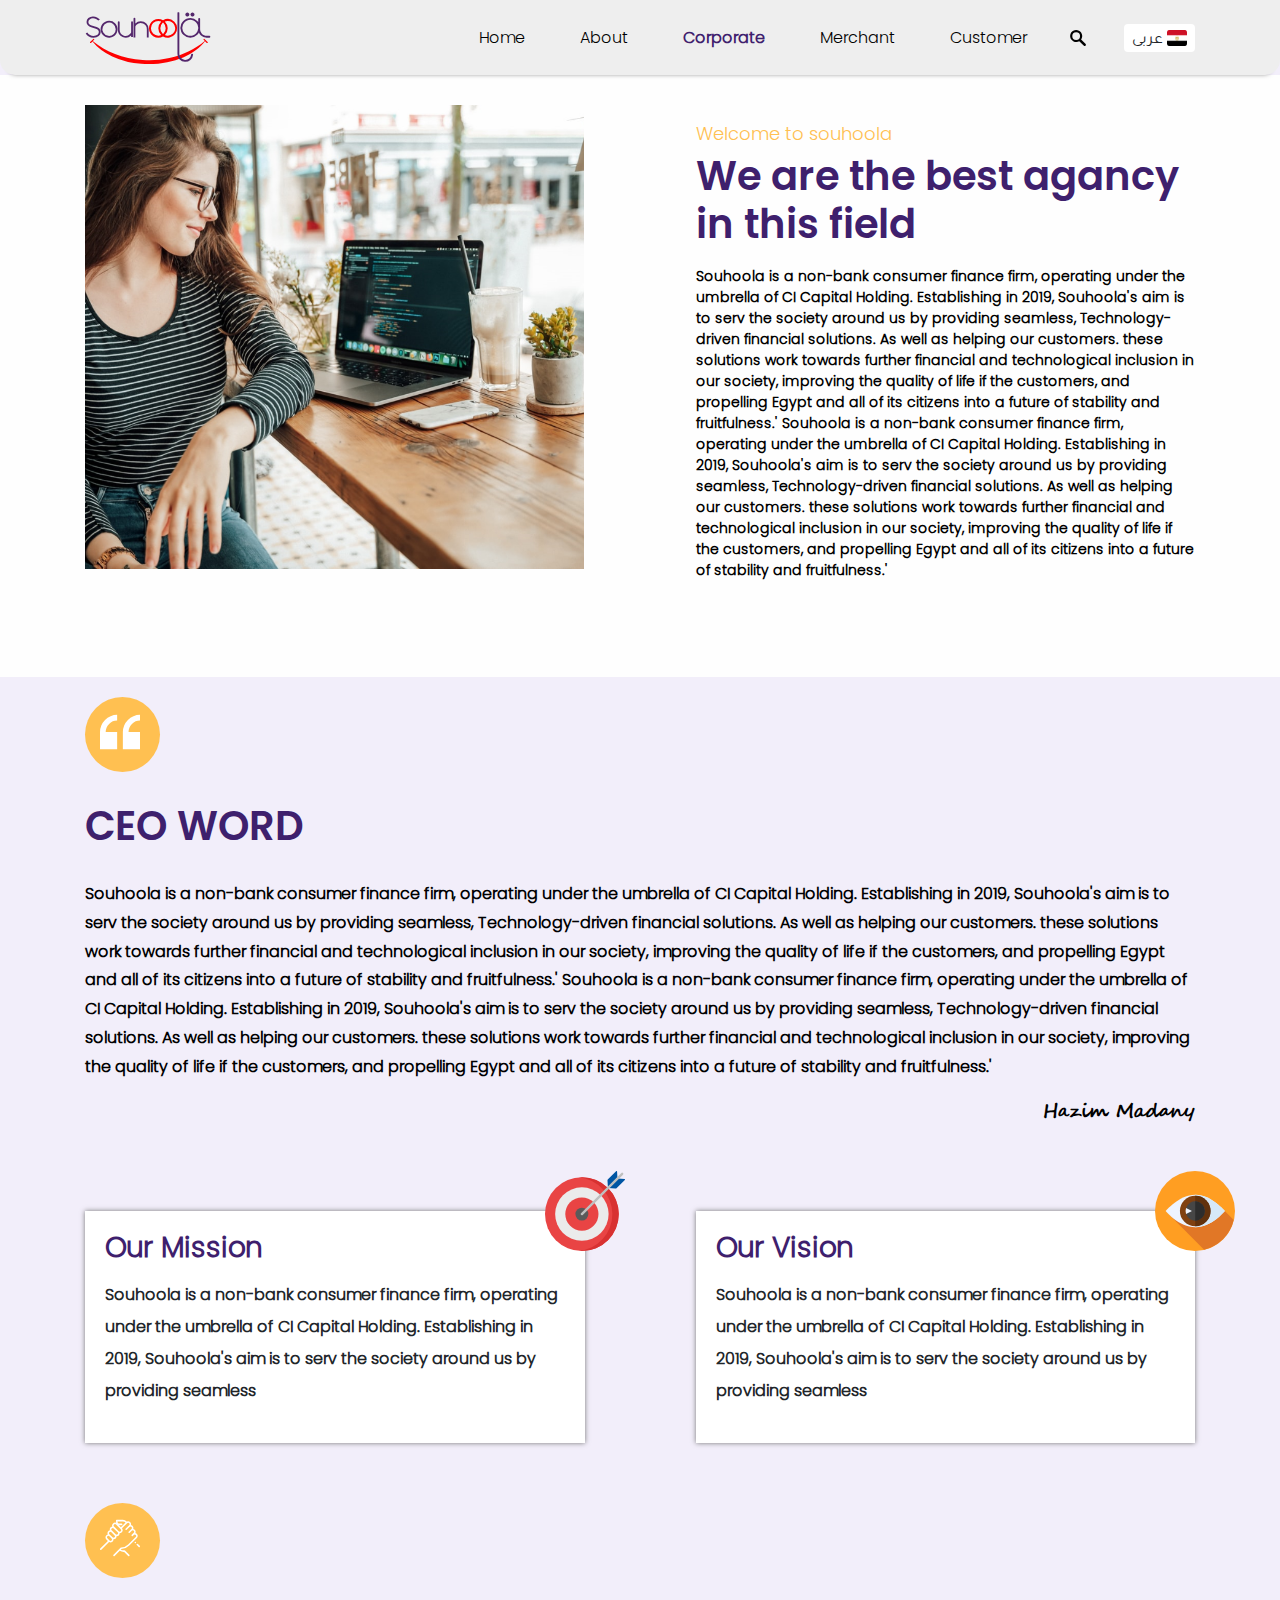
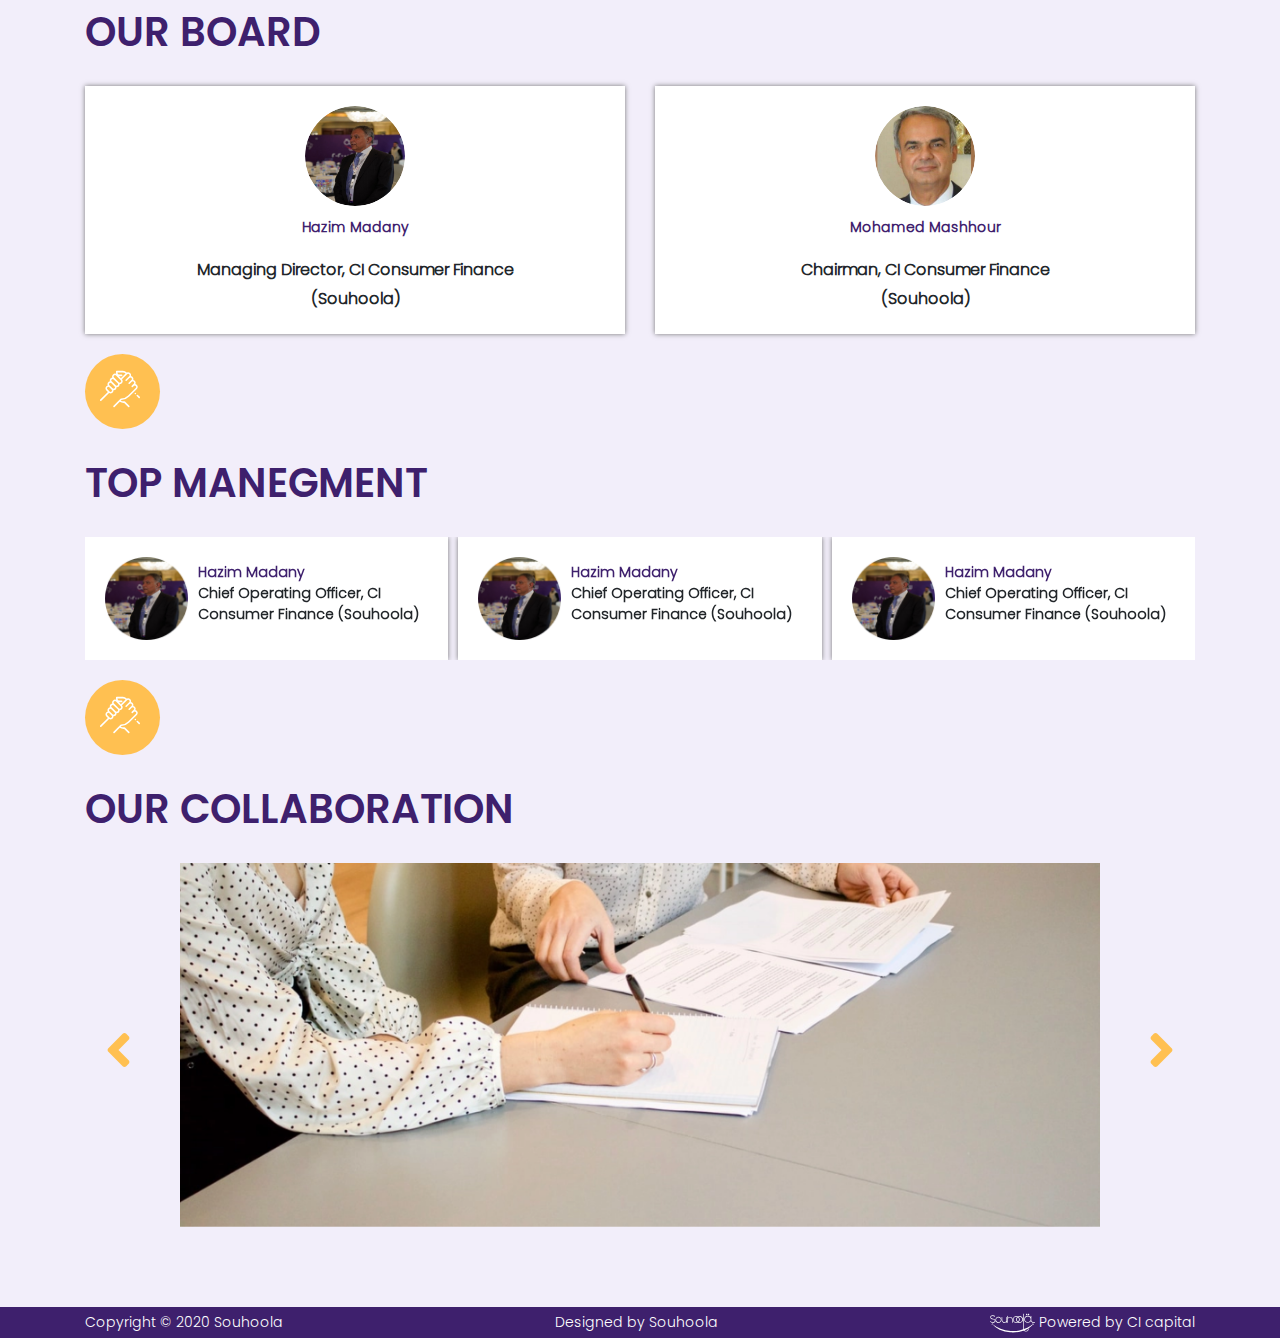
==== commit 1a43df9b: "upload" ====
--- a/corprate.html
+++ b/corprate.html
@@ -71,6 +71,8 @@
                 <button class="navbar-toggler" type="button" data-toggle="collapse"
                     data-target="#navbarSupportedContent" aria-controls="navbarSupportedContent" aria-expanded="false"
                     aria-label="Toggle navigation">
+                    <span class="navbar-toggler-icon"></span>
+                    <span class="navbar-toggler-icon"></span>
                     <span class="navbar-toggler-icon"></span>
                 </button>
 
--- a/css/style-en.css
+++ b/css/style-en.css
@@ -35,6 +35,12 @@
   list-style: none;
   padding-left: 0;
   padding-right: 0;
+}
+
+@media (max-width: 991.98px) {
+  body {
+    font-size: 12px;
+  }
 }
 
 .section-head {
@@ -173,13 +179,112 @@
   width: 30%;
 }
 
+@media (max-width: 991.98px) {
+  header .navbar--cutom .navbar-brand svg {
+    width: 90px;
+  }
+  header .navbar .navbar-toggler {
+    border: 2px solid #fff;
+    outline: none;
+    border-radius: 0;
+  }
+  header .navbar .navbar-toggler .navbar-toggler-icon {
+    background-color: #fff;
+    display: block;
+    height: 2px;
+  }
+  header .navbar .navbar-toggler .navbar-toggler-icon:not(:last-of-type) {
+    margin-bottom: 0.3rem;
+  }
+  header .navbar .navbar-collapse {
+    background-color: #3e206db3;
+  }
+  header .navbar .navbar-collapse .navbar-nav .nav-item.active .nav-link::after {
+    width: 100% !important;
+  }
+  header .navbar .navbar-collapse .navbar-nav .nav-item .nav-link:hover::after {
+    width: 100% !important;
+  }
+  header .navbar .navbar-collapse .navbar-nav .nav-item .nav-link {
+    font-size: 12px;
+  }
+  header .navbar .form-inline {
+    -webkit-box-orient: vertical;
+    -webkit-box-direction: reverse;
+        -ms-flex-direction: column-reverse;
+            flex-direction: column-reverse;
+    -webkit-box-align: start;
+        -ms-flex-align: start;
+            align-items: flex-start;
+  }
+  header .navbar .form-inline .btn-search {
+    margin-left: 25px;
+  }
+  header .navbar--sec .navbar-toggler {
+    border: 2px solid #3e206d;
+    outline: none;
+  }
+  header .navbar--sec .navbar-toggler .navbar-toggler-icon {
+    background-color: #3e206d;
+  }
+  header .navbar--sec .navbar-collapse {
+    background-color: #eeeeee;
+  }
+}
+
 .swiper-container--index {
-  border-bottom: 1px solid #FFC051;
+  border-bottom: 1px solid #ffc051;
 }
 
 .swiper-container--index .swiper-container {
   width: 100%;
   height: 100%;
+}
+
+.swiper-container--index .swiper-slide {
+  position: relative;
+}
+
+.swiper-container--index .swiper-slide .banner-content {
+  position: absolute;
+  left: 0;
+  right: 0;
+  top: 50%;
+  -webkit-transform: translateY(-50%);
+          transform: translateY(-50%);
+  z-index: 9999;
+}
+
+.swiper-container--index .swiper-slide .banner-content .content__logo svg {
+  width: 100%;
+  height: auto;
+  max-height: 170px;
+}
+
+.swiper-container--index .swiper-slide .banner-content .content__text h2 {
+  line-height: 1.6;
+  font-weight: bold;
+  color: #ffc051;
+}
+
+.swiper-container--index .swiper-slide .banner-content .content__text h5 {
+  line-height: 1.5;
+  color: #fff;
+}
+
+.swiper-container--index .swiper-slide .banner-content .content__text .start {
+  color: #fff;
+  font-weight: bold;
+}
+
+.swiper-container--index .swiper-slide .banner-content .content__text .start svg {
+  width: 16px;
+  -webkit-margin-start: 6px;
+          margin-inline-start: 6px;
+}
+
+.swiper-container--index .swiper-slide .banner-content .content__text .start svg path {
+  fill: #ffc051;
 }
 
 .swiper-container--index .swiper-slide .over-lay {
@@ -188,12 +293,210 @@
   right: 0;
   top: 0;
   bottom: 0;
-  background-color: #0000002e;
+  z-index: 999;
+  background-color: #0000007a;
 }
 
 .swiper-container--index .swiper-slide .slide {
   width: 100%;
   height: 100%;
+}
+
+.swiper-container--index .swiper-pagination-bullet {
+  width: 12px;
+  height: 12px;
+  background-color: #ffc051;
+  opacity: 0.29;
+}
+
+.swiper-container--index .swiper-pagination-bullet.swiper-pagination-bullet-active {
+  background-color: #ffc051;
+  opacity: 1;
+}
+
+.swiper-container--index .social-icons {
+  position: absolute;
+  left: 1%;
+  top: 50%;
+  z-index: 99999;
+  -webkit-transform: translateY(-50%);
+          transform: translateY(-50%);
+}
+
+.swiper-container--index .social-icons .social-icons__list li a {
+  padding: 5px;
+  display: block;
+  -webkit-transition: all 0.3s ease-in-out;
+  transition: all 0.3s ease-in-out;
+}
+
+.swiper-container--index .social-icons .social-icons__list li a svg {
+  width: 20px;
+  height: 20px;
+}
+
+.swiper-container--index .social-icons .social-icons__list li a svg path {
+  fill: #f5c166;
+}
+
+.swiper-container--index .social-icons .social-icons__list li a:hover {
+  -webkit-padding-start: 8px;
+          padding-inline-start: 8px;
+  -webkit-transition: all 0.3s ease-in-out;
+  transition: all 0.3s ease-in-out;
+}
+
+.swiper-container--index .social-icons .social-icons__list li a:hover svg path {
+  fill: #ffa810;
+  -webkit-transition: all 0.3s ease-in-out;
+  transition: all 0.3s ease-in-out;
+}
+
+.swiper-container--index .banner-service {
+  position: absolute;
+  right: 0;
+  bottom: 1px;
+  z-index: 99999;
+  background-color: #3e206d;
+  border-top-left-radius: 15px;
+  overflow: hidden;
+}
+
+.swiper-container--index .banner-service .service__list {
+  padding: 20px 0;
+  margin: 0;
+}
+
+.swiper-container--index .banner-service .service__list li:not(:last-of-type) {
+  border-bottom: 1px solid #fff;
+}
+
+.swiper-container--index .banner-service .service__list li a {
+  display: block;
+  padding: 5px 10px;
+  text-decoration: none;
+  text-align: center;
+}
+
+.swiper-container--index .banner-service .service__list li a svg {
+  width: 50px;
+}
+
+.swiper-container--index .banner-service .service__list li a svg path {
+  -webkit-transition: all 0.3s ease-in-out;
+  transition: all 0.3s ease-in-out;
+}
+
+.swiper-container--index .banner-service .service__list li a p {
+  padding-top: 5px;
+  margin: 0;
+  text-transform: uppercase;
+  color: #ffc051;
+  font-size: 10px;
+}
+
+.swiper-container--index .banner-service .service__list li a:hover svg path {
+  fill: #ffc051;
+  -webkit-transition: all 0.3s ease-in-out;
+  transition: all 0.3s ease-in-out;
+}
+
+.index .first-sec {
+  padding: 70px 0;
+}
+
+.index .first-sec .sec__box {
+  display: -webkit-box;
+  display: -ms-flexbox;
+  display: flex;
+}
+
+.index .first-sec .sec__box .icon svg {
+  max-width: 115px;
+  height: auto;
+}
+
+.index .first-sec .sec__box .box__content {
+  padding: 10px 15px 10px 15px;
+}
+
+.index .first-sec .sec__box .box__content h4 {
+  color: #ffc051;
+}
+
+.index .first-sec .sec__box .box__content p {
+  font-weight: bold;
+}
+
+@media (max-width: 991.98px) {
+  .swiper-container--index .swiper-slide .banner-content .content__text h2 {
+    font-size: 1.2rem;
+  }
+  .swiper-container--index .swiper-slide .banner-content .content__text h5 {
+    font-size: 1rem;
+  }
+  .swiper-container--index .swiper-slide .banner-content .content__text .start {
+    font-size: 0.7rem;
+  }
+  .swiper-container--index
+.swiper-slide
+.banner-content
+.content__text
+.start
+svg {
+    width: 12px;
+  }
+  .swiper-container--index .swiper-slide .banner-content .content__logo {
+    text-align: center;
+  }
+  .swiper-container--index .swiper-slide .banner-content .content__logo svg {
+    width: 65%;
+  }
+}
+
+@media (max-width: 767.98px) {
+  .swiper-container--index {
+    height: 300px;
+  }
+  .swiper-container--index .swiper-slide .banner-content .content__text h2 {
+    font-size: 0.7rem;
+  }
+  .swiper-container--index .swiper-slide .banner-content .content__text h5 {
+    font-size: 0.6rem;
+  }
+  .swiper-container--index .swiper-slide .banner-content .content__text .start {
+    font-size: 0.5rem;
+  }
+  .swiper-container--index
+.swiper-slide
+.banner-content
+.content__text
+.start
+svg {
+    width: 12px;
+  }
+  .swiper-container--index .swiper-slide .banner-content .content__logo svg {
+    width: 65%;
+  }
+  .swiper-container--index .banner-service .service__list {
+    display: none;
+  }
+  .swiper-container--index .social-icons .social-icons__list li a {
+    padding: 3px;
+  }
+  .swiper-container--index .social-icons .social-icons__list li a svg {
+    width: 15px;
+    height: 15px;
+  }
+  .index .first-sec .sec__box .icon svg {
+    max-width: 80px;
+  }
+  .index .first-sec .sec__box .box__content h4 {
+    font-size: 1rem;
+  }
+  .index .first-sec .sec__box .box__content p {
+    font-size: .7rem;
+  }
 }
 
 .corporate .welcome {
@@ -466,7 +769,20 @@
 
 footer .footer div svg {
   width: 45px;
-  height: 30px;
+  height: 20px;
+}
+
+@media (max-width: 767.98px) {
+  footer .footer {
+    -webkit-box-orient: vertical;
+    -webkit-box-direction: normal;
+        -ms-flex-direction: column;
+            flex-direction: column;
+    text-align: center;
+  }
+  footer .footer div {
+    padding: 5px;
+  }
 }
 
 /*# sourceMappingURL=style-en.css.map */
